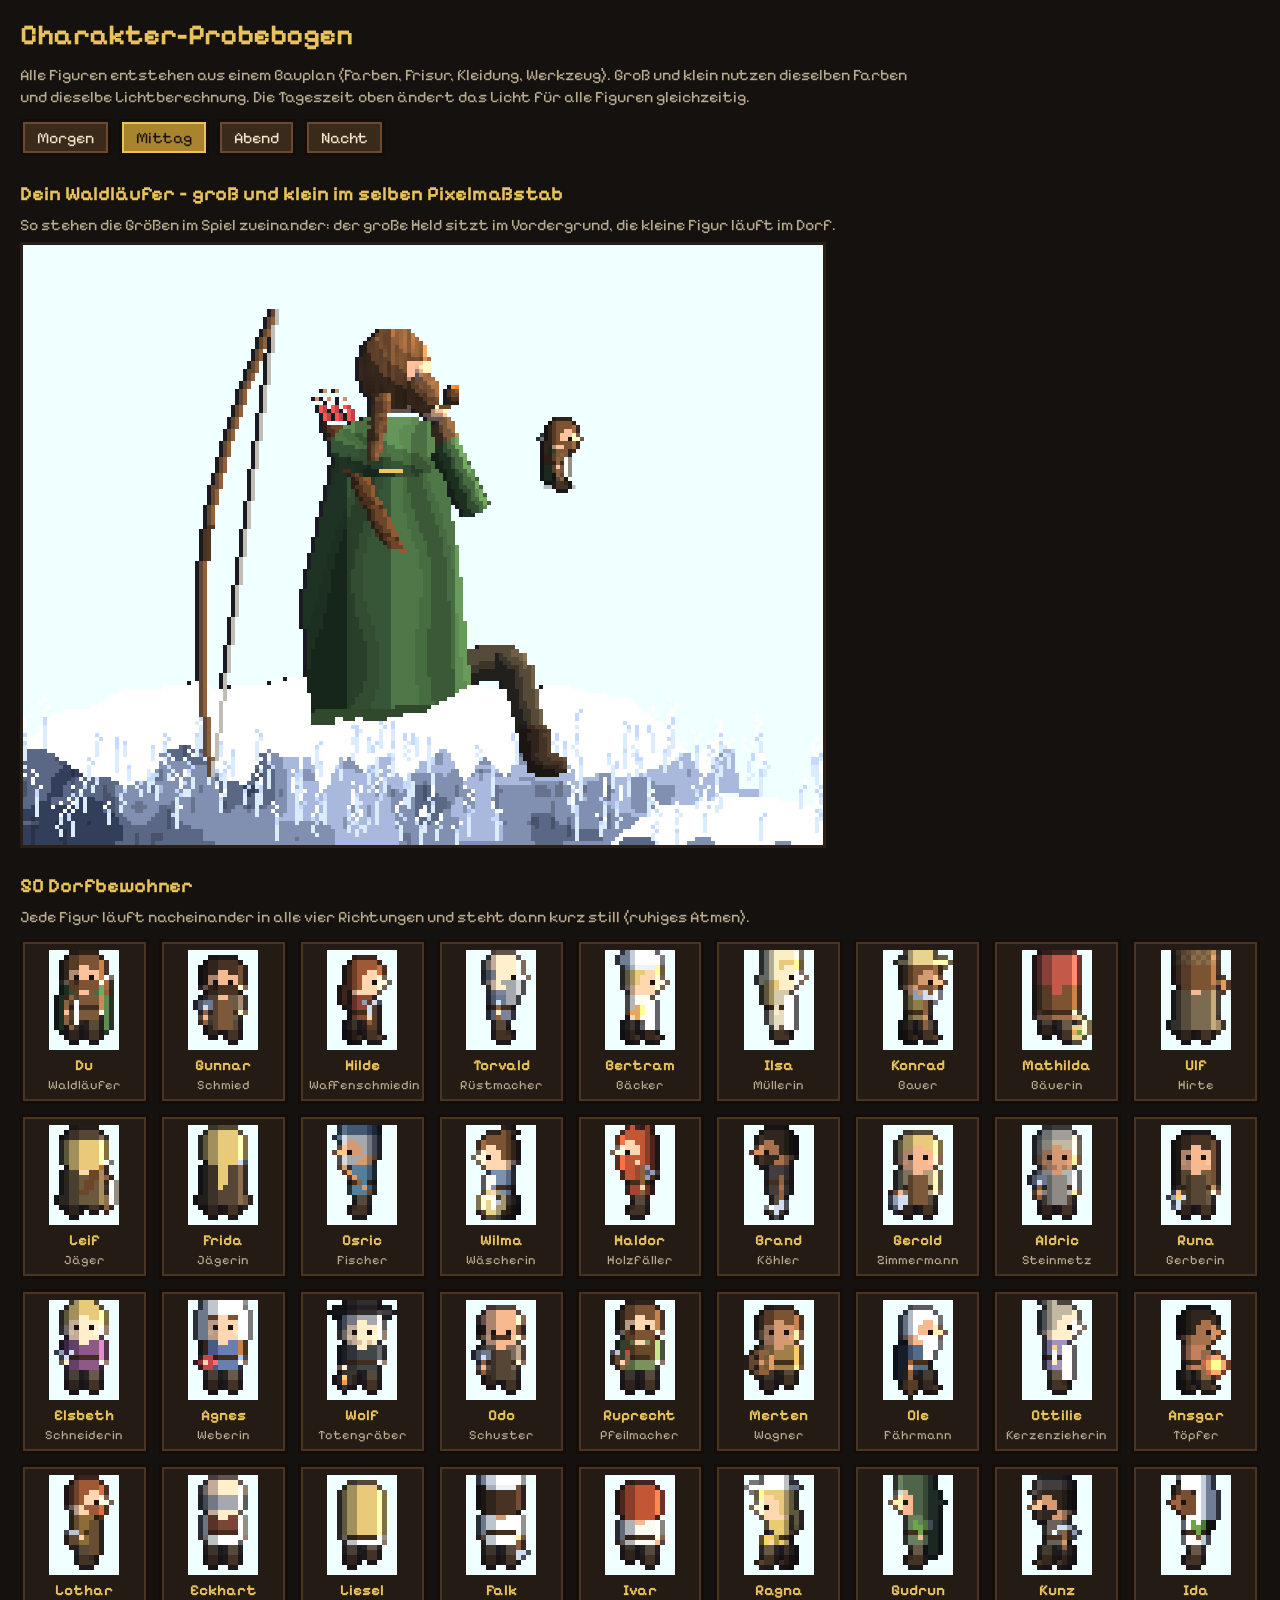
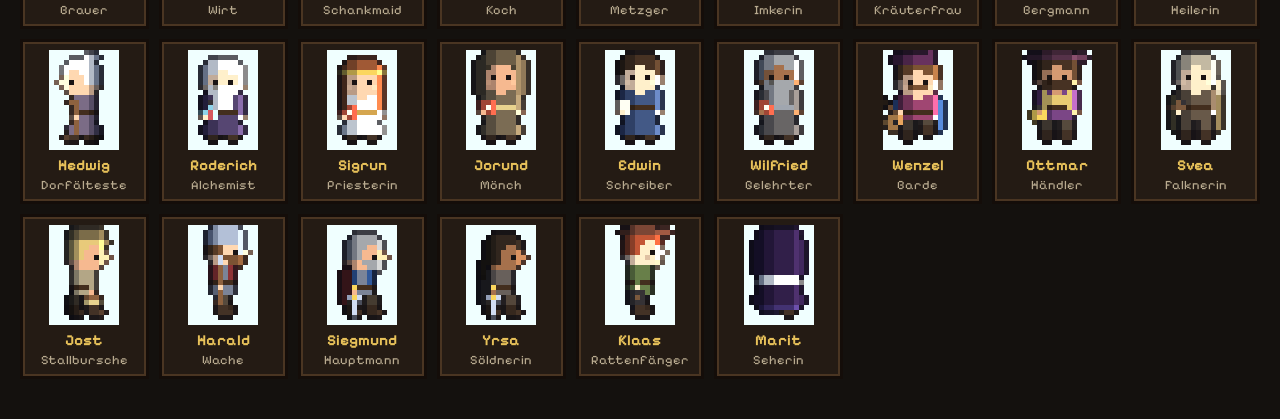
==== prototyp/charaktere.html @ 169e4de2 "Figuren: gemeinsamer Bauplan, Waldläufer-Held, 50 Dorfbewohner, Probebogen - game/chars.js: ein Baup" ====
<!doctype html>
<html lang="de">
<head>
<meta charset="utf-8">
<meta name="viewport" content="width=device-width, initial-scale=1">
<title>Mossheart – Charakter-Probebogen</title>
<link href="https://fonts.googleapis.com/css2?family=Pixelify+Sans:wght@400;700&display=swap" rel="stylesheet">
<style>
  body { margin: 0; background: #14110e; color: #f1e6cc; font-family: 'Pixelify Sans', monospace; }
  header { padding: 18px 20px 6px; }
  h1 { margin: 0; color: #e8c25a; font-size: 1.8rem; }
  h2 { color: #e8c25a; font-size: 1.25rem; margin: 26px 20px 8px; }
  p { margin: 6px 20px; color: #b9ab90; max-width: 900px; line-height: 1.4; }
  .row { display: flex; gap: 8px; flex-wrap: wrap; margin: 10px 20px; }
  button { font-family: inherit; font-size: 1rem; color: #f1e6cc; background: #3a2a1c; border: 3px solid #140d09; box-shadow: inset 0 0 0 2px #6b4a2e; padding: 6px 14px; cursor: pointer; }
  button.on { background: #a8842e; color: #1c140a; box-shadow: inset 0 0 0 2px #e8c25a; }
  canvas { image-rendering: pixelated; display: block; }
  #hero { margin: 0 20px; border: 3px solid #2a1f17; max-width: calc(100vw - 46px); height: auto; }
  .grid { display: grid; grid-template-columns: repeat(auto-fill, minmax(118px, 1fr)); gap: 10px; margin: 10px 20px 40px; }
  .card { background: #241b14; border: 3px solid #140d09; box-shadow: inset 0 0 0 2px #4a3522; padding: 8px; text-align: center; }
  .card canvas { margin: 0 auto 6px; width: 70px; height: 100px; }
  .card b { display: block; color: #e8c25a; font-size: .95rem; }
  .card span { font-size: .8rem; color: #b9ab90; }
</style>
</head>
<body>
<header><h1>Charakter-Probebogen</h1></header>
<p>Alle Figuren entstehen aus einem Bauplan (Farben, Frisur, Kleidung, Werkzeug). Groß und klein nutzen dieselben Farben und dieselbe Lichtberechnung. Die Tageszeit oben ändert das Licht für alle Figuren gleichzeitig.</p>
<div class="row" id="times"></div>
<h2>Dein Waldläufer – groß und klein im selben Pixelmaßstab</h2>
<p>So stehen die Größen im Spiel zueinander: der große Held sitzt im Vordergrund, die kleine Figur läuft im Dorf.</p>
<canvas id="hero" width="800" height="600"></canvas>
<h2>50 Dorfbewohner</h2>
<p>Jede Figur läuft nacheinander in alle vier Richtungen und steht dann kurz still (ruhiges Atmen).</p>
<div class="grid" id="grid"></div>
<script type="module">
  import { setMood } from '../game/core.js?v=1';
  import * as CORE from '../game/core.js?v=1';
  import { heroSprite, HERO_PLAN, HERO_W, sheetData, smallSprite, SW, SH } from '../game/chars.js?v=1';
  import { VILLAGERS } from '../game/villagers.js?v=1';
  const TIMES = [['morgen', 'Morgen'], ['mittag', 'Mittag'], ['abend', 'Abend'], ['nacht', 'Nacht']];
  const month = new Date().getMonth(), season = month >= 2 && month <= 4 ? 'fruehling' : month >= 5 && month <= 7 ? 'sommer' : month >= 8 && month <= 10 ? 'herbst' : 'winter';
  let time = 'mittag', sheets = [], heroF = [], grassCol = '#4a5a34';
  const all = [HERO_PLAN, ...VILLAGERS];
  const grid = document.getElementById('grid');
  const cards = all.map((p, i) => {
    const d = document.createElement('div'); d.className = 'card';
    const cv = document.createElement('canvas'); cv.width = SW; cv.height = SH;
    const b = document.createElement('b'); b.textContent = i === 0 ? 'Du' : p.name;
    const s = document.createElement('span'); s.textContent = p.beruf;
    d.append(cv, b, s); grid.append(d); return cv;
  });
  const toCanvas = (data, w, h) => { const c = document.createElement('canvas'); c.width = w; c.height = h; c.getContext('2d').putImageData(new ImageData(data, w, h), 0, 0); return c; };
  function build() {
    setMood(time, season);
    const g = CORE.S.grass[1], m = CORE.mul(CORE.hex(g), CORE.add(CORE.AMB, CORE.sc(CORE.LIGHT, 0.7)));
    grassCol = `rgb(${Math.min(255, m[0] * 255) | 0},${Math.min(255, m[1] * 255) | 0},${Math.min(255, m[2] * 255) | 0})`;
    sheets = all.map((p) => { const s = sheetData(p); return toCanvas(s.data, s.w, s.h); });
    heroF = [0, 1].map((b) => toCanvas(heroSprite(HERO_PLAN, b).data, HERO_W, 270));
    document.querySelectorAll('#times button').forEach((b) => b.classList.toggle('on', b.dataset.t === time));
  }
  const tb = document.getElementById('times');
  for (const [k, n] of TIMES) { const b = document.createElement('button'); b.textContent = n; b.dataset.t = k; b.onclick = () => { time = k; build(); }; tb.append(b); }
  build();
  const seq = [['down', 3], ['right', 3], ['up', 3], ['left', 3], ['idle', 3]], DIR = { down: 0, up: 1, right: 2, left: 3 };
  function frameFor(t, off) {
    const cyc = 15000, u = ((t + off) % cyc) / 1000; let acc = 0;
    for (const [d, dur] of seq) { if (u < acc + dur) { if (d === 'idle') return [4 + (((u - acc) % 3) > 1.8 ? 1 : 0), 0]; return [Math.floor((u - acc) * 4.5) % 4, DIR[d]]; } acc += dur; }
    return [4, 0];
  }
  const hc = document.getElementById('hero').getContext('2d'); hc.imageSmoothingEnabled = false;
  function loop(t) {
    // großer + kleiner Held, Maßstab 4 (Ausschnitt 200×150 Weltpixel)
    hc.fillStyle = grassCol; hc.fillRect(0, 0, 800, 600);
    const ph = (t % 6400) / 6400, bf = ph > 0.08 && ph < 0.45 ? 1 : 0;
    hc.drawImage(heroF[bf], 0, 120, 200, 150, 0, 0, 800, 600);
    // kleiner Held läuft im Hintergrund hin und her
    const u = (t / 14000) % 1, x = 120 + (u < 0.5 ? u * 2 : 2 - u * 2) * 60, dir = u < 0.5 ? 2 : 3, col = Math.floor(t / 230) % 4;
    hc.fillStyle = 'rgba(15,18,28,.28)'; hc.fillRect((x - 4) * 4, 60 * 4, 32, 4);
    hc.drawImage(sheets[0], col * SW, dir * SH, SW, SH, (x - 7) * 4, (60 - 17) * 4, SW * 4, SH * 4);
    cards.forEach((cv, i) => { const c = cv.getContext('2d'); c.clearRect(0, 0, SW, SH); const [fc, fr] = frameFor(t, i * 700); c.drawImage(sheets[i], fc * SW, fr * SH, SW, SH, 0, 0, SW, SH); cv.style.background = grassCol; });
    requestAnimationFrame(loop);
  }
  requestAnimationFrame(loop);
</script>
</body>
</html>
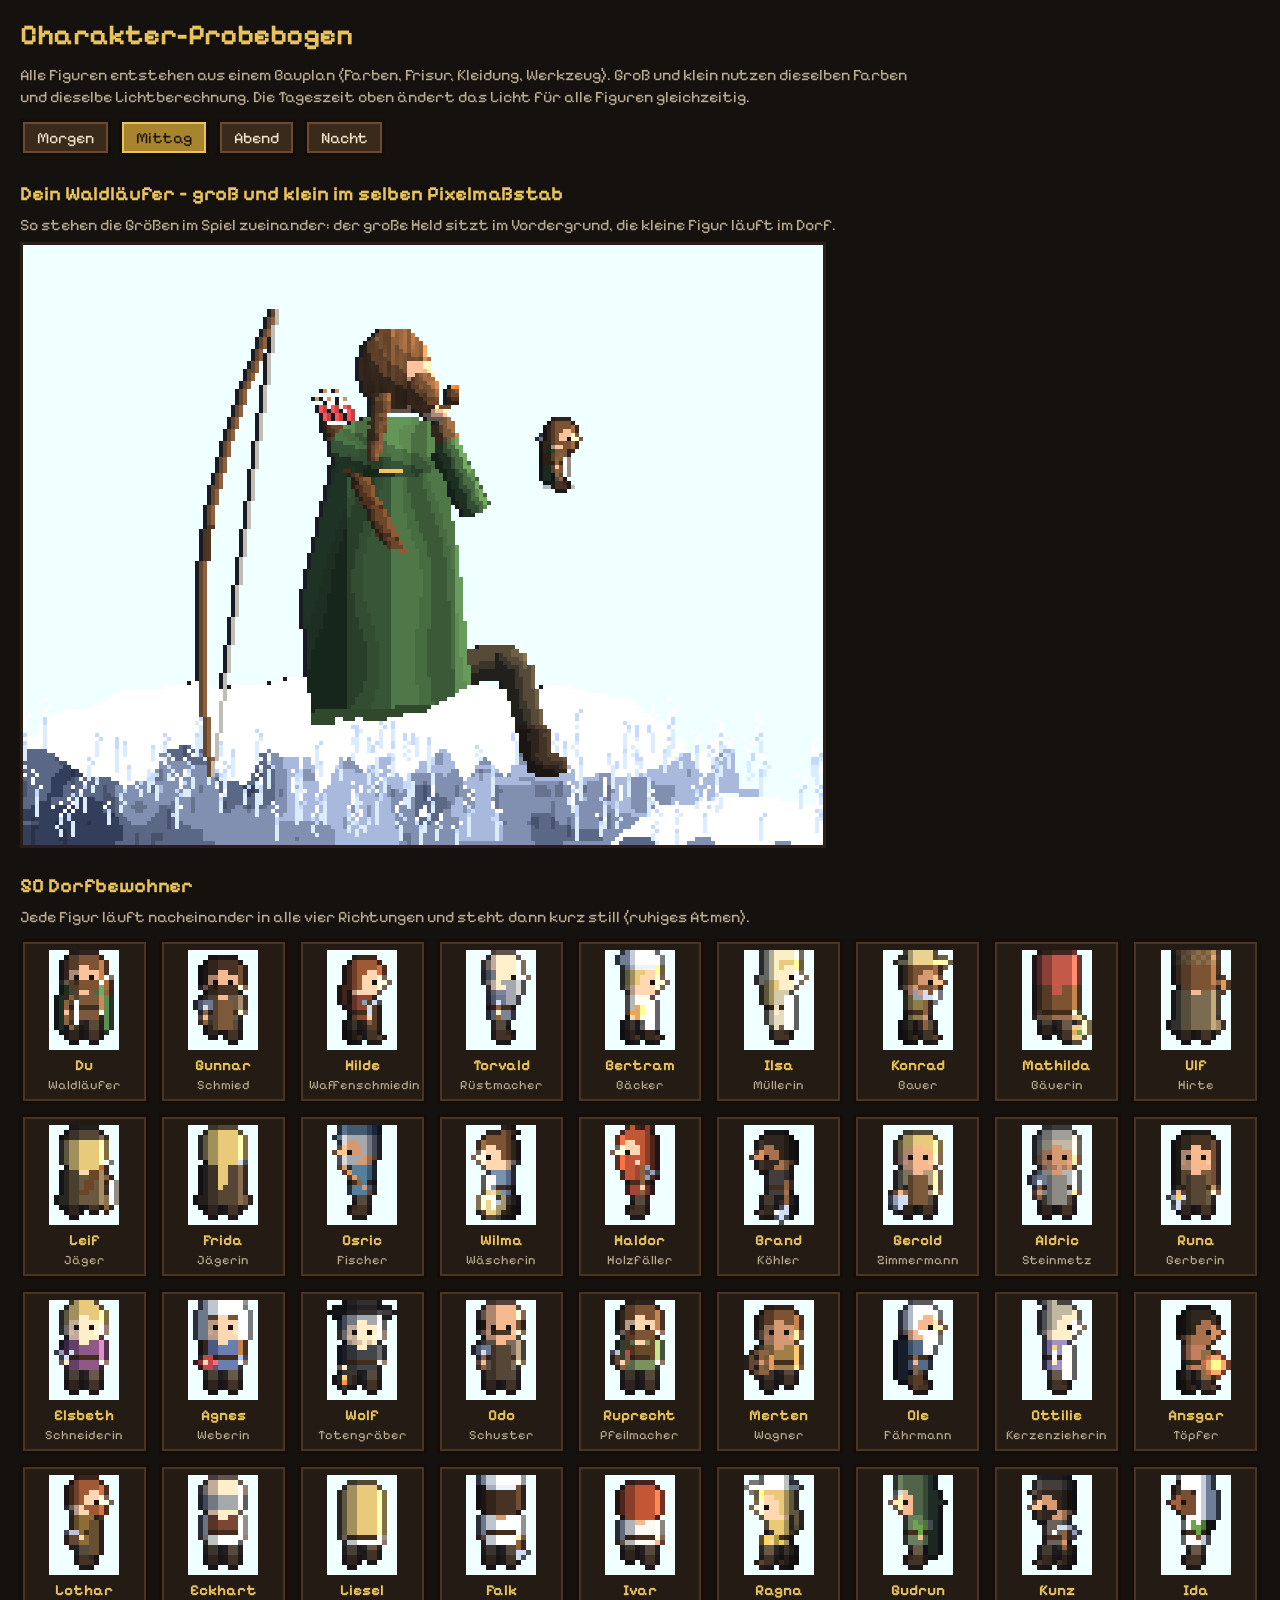
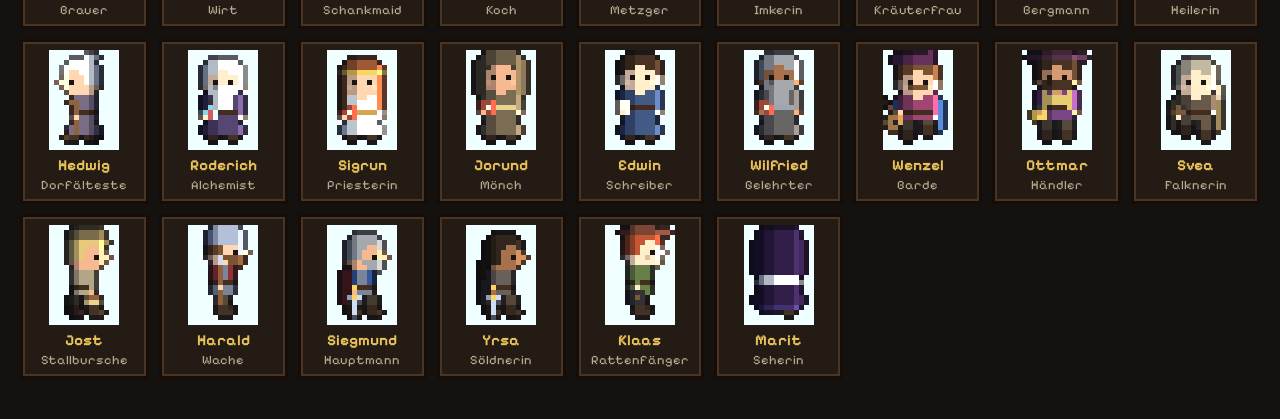
==== commit 4aaeada4: "Baukatalog mit 27 Gebäuden und Wirkungen, Charaktererstellung - game/buildings.js: 27 Gebäudetypen (" ====
--- a/prototyp/charaktere.html
+++ b/prototyp/charaktere.html
@@ -36,7 +36,7 @@
 <script type="module">
   import { setMood } from '../game/core.js?v=1';
   import * as CORE from '../game/core.js?v=1';
-  import { heroSprite, HERO_PLAN, HERO_W, sheetData, smallSprite, SW, SH } from '../game/chars.js?v=1';
+  import { heroSprite, HERO_PLAN, HERO_W, sheetData, smallSprite, SW, SH } from '../game/chars.js?v=2';
   import { VILLAGERS } from '../game/villagers.js?v=1';
   const TIMES = [['morgen', 'Morgen'], ['mittag', 'Mittag'], ['abend', 'Abend'], ['nacht', 'Nacht']];
   const month = new Date().getMonth(), season = month >= 2 && month <= 4 ? 'fruehling' : month >= 5 && month <= 7 ? 'sommer' : month >= 8 && month <= 10 ? 'herbst' : 'winter';
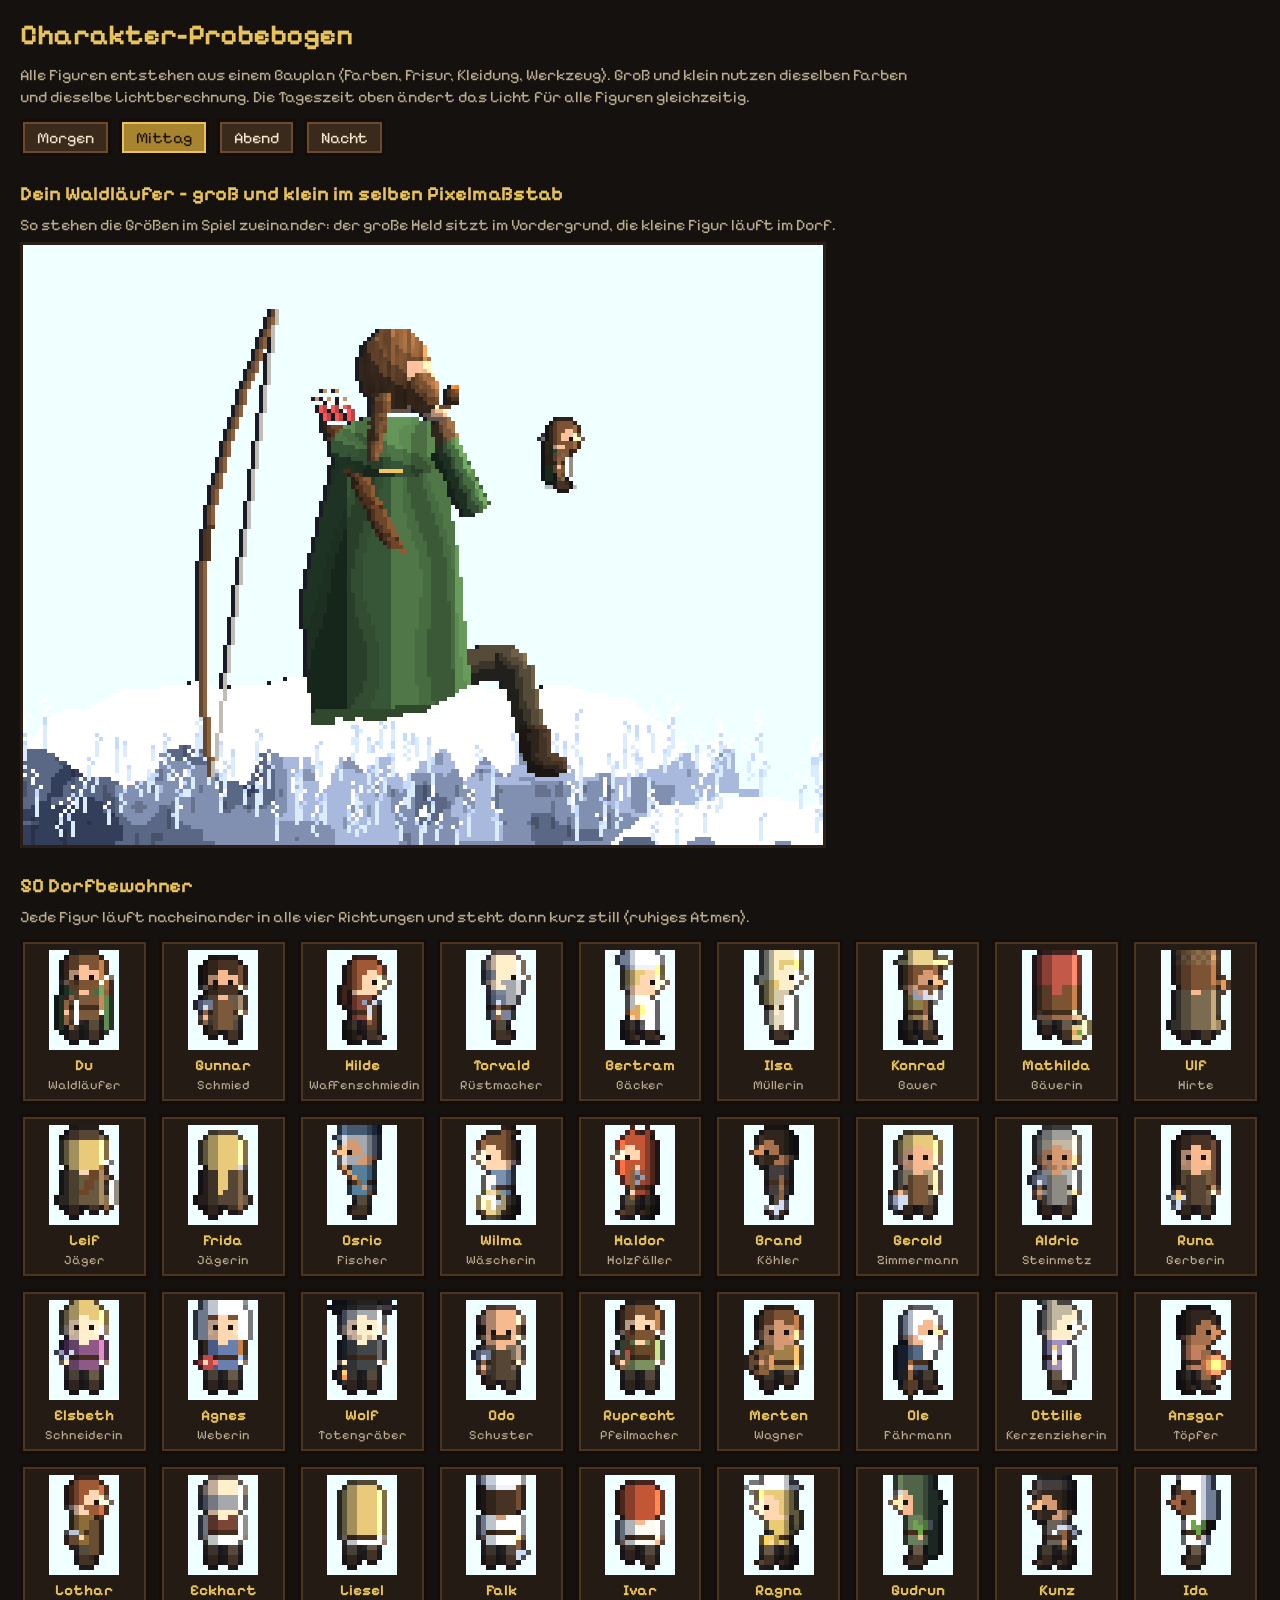
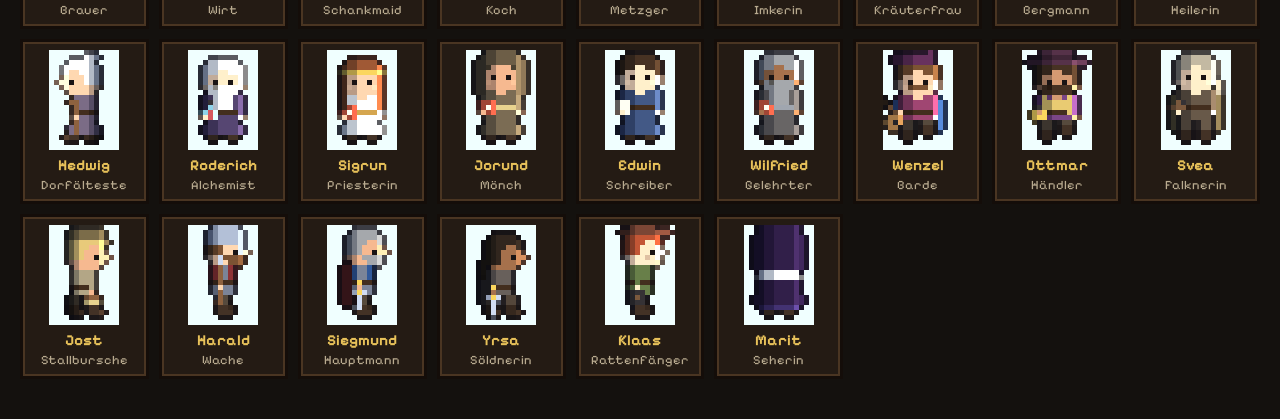
==== commit 3b4591fc: "Dachgiebel geschlossen, Zoomen per Mausrad/zwei Fingern, Verschieben, Waldsaum - Giebelfeld füllt da" ====
--- a/prototyp/charaktere.html
+++ b/prototyp/charaktere.html
@@ -36,7 +36,7 @@
 <script type="module">
   import { setMood } from '../game/core.js?v=1';
   import * as CORE from '../game/core.js?v=1';
-  import { heroSprite, HERO_PLAN, HERO_W, sheetData, smallSprite, SW, SH } from '../game/chars.js?v=2';
+  import { heroSprite, HERO_PLAN, HERO_W, sheetData, smallSprite, SW, SH } from '../game/chars.js?v=3';
   import { VILLAGERS } from '../game/villagers.js?v=1';
   const TIMES = [['morgen', 'Morgen'], ['mittag', 'Mittag'], ['abend', 'Abend'], ['nacht', 'Nacht']];
   const month = new Date().getMonth(), season = month >= 2 && month <= 4 ? 'fruehling' : month >= 5 && month <= 7 ? 'sommer' : month >= 8 && month <= 10 ? 'herbst' : 'winter';
